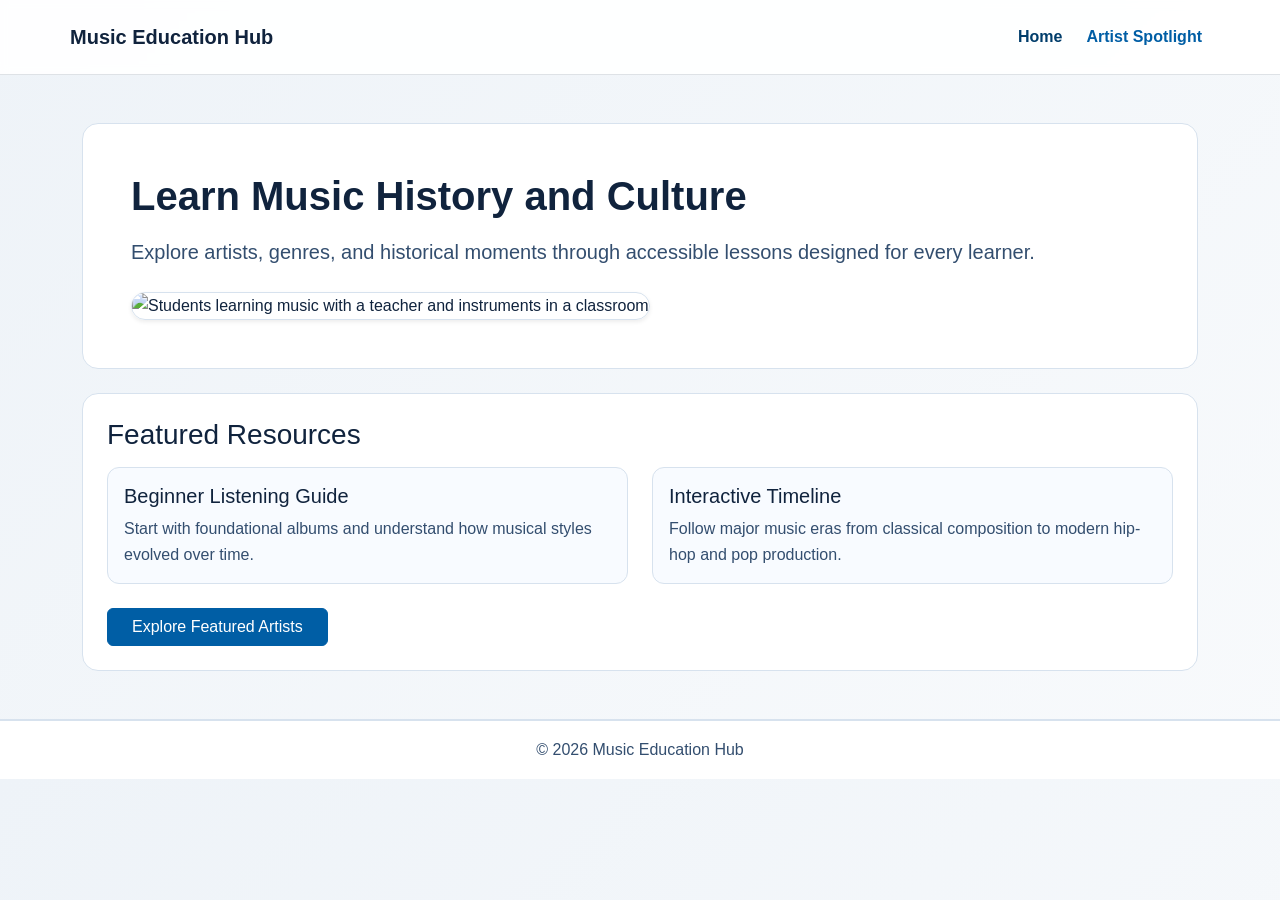
==== index.html @ 1d895589 "Restore website files for deployment" ====
<!DOCTYPE html>
<html lang="en">
<head>
  <meta charset="UTF-8">
  <meta name="viewport" content="width=device-width, initial-scale=1.0">
  <title>Music Education Hub</title>
  <link
    href="https://cdn.jsdelivr.net/npm/bootstrap@5.3.3/dist/css/bootstrap.min.css"
    rel="stylesheet"
    integrity="sha384-QWTKZyjpPEjISv5WaRU9OFeRpok6YctnYmDr5pNlyT2bRjXh0JMhjY6hW+ALEwIH"
    crossorigin="anonymous"
  >
  <link rel="stylesheet" href="style.css">
</head>
<body>
  <header class="site-header border-bottom">
    <nav class="navbar navbar-expand-md container py-3" aria-label="Main navigation">
      <a class="navbar-brand fw-bold text-navy" href="index.html">Music Education Hub</a>
      <button
        class="navbar-toggler"
        type="button"
        data-bs-toggle="collapse"
        data-bs-target="#mainNav"
        aria-controls="mainNav"
        aria-expanded="false"
        aria-label="Toggle navigation"
      >
        <span class="navbar-toggler-icon"></span>
      </button>
      <div class="collapse navbar-collapse" id="mainNav">
        <ul class="navbar-nav ms-auto gap-md-2">
          <li class="nav-item">
            <a class="nav-link active fw-semibold" href="index.html" aria-current="page">Home</a>
          </li>
          <li class="nav-item">
            <a class="nav-link fw-semibold" href="page2.html">Artist Spotlight</a>
          </li>
        </ul>
      </div>
    </nav>
  </header>

  <main class="container py-4 py-md-5">
    <section class="content-panel p-4 p-md-5 mb-4" aria-labelledby="hero-title">
      <h1 class="display-6 fw-bold mb-3" id="hero-title">Learn Music History and Culture</h1>
      <p class="lead mb-4">
        Explore artists, genres, and historical moments through accessible lessons designed for every learner.
      </p>
      <img
        class="img-fluid rounded-4 shadow-sm"
        src="https://images.unsplash.com/photo-1511379938547-c1f69419868d?auto=format&fit=crop&w=1200&q=80"
        alt="Students learning music with a teacher and instruments in a classroom"
      >
    </section>

    <section class="content-panel p-4" aria-labelledby="resources-title">
      <h2 class="h3 mb-3" id="resources-title">Featured Resources</h2>
      <div class="row g-3 g-md-4">
        <article class="col-12 col-md-6">
          <div class="h-100 p-3 resource-card">
            <h3 class="h5">Beginner Listening Guide</h3>
            <p class="mb-0">Start with foundational albums and understand how musical styles evolved over time.</p>
          </div>
        </article>
        <article class="col-12 col-md-6">
          <div class="h-100 p-3 resource-card">
            <h3 class="h5">Interactive Timeline</h3>
            <p class="mb-0">Follow major music eras from classical composition to modern hip-hop and pop production.</p>
          </div>
        </article>
      </div>
      <a class="btn btn-primary mt-4 px-4" href="page2.html">Explore Featured Artists</a>
    </section>
  </main>

  <footer class="site-footer py-3">
    <p class="text-center mb-0">&copy; 2026 Music Education Hub</p>
  </footer>
  <script
    src="https://cdn.jsdelivr.net/npm/bootstrap@5.3.3/dist/js/bootstrap.bundle.min.js"
    integrity="sha384-YvpcrYf0tY3lHB60NNkmXc5s9fDVZLESaAA55NDzOxhy9GkcIdslK1eN7N6jIeHz"
    crossorigin="anonymous"
  ></script>
</body>
</html>
---- style.css ----
:root {
  --surface: #ffffff;
  --text: #10233d;
  --muted: #334e6f;
  --accent: #005ea5;
  --accent-hover: #003d6b;
  --line: #d7e2ee;
}

* {
  box-sizing: border-box;
}

body {
  font-family: "Trebuchet MS", "Segoe UI", Tahoma, Geneva, Verdana, sans-serif;
  color: var(--text);
  background: linear-gradient(135deg, #eef3f8 0%, #f8fafc 100%);
  line-height: 1.6;
}

.site-header {
  background-color: rgba(255, 255, 255, 0.92);
  backdrop-filter: blur(4px);
}

.text-navy {
  color: var(--text);
}

.navbar .nav-link {
  color: var(--accent);
}

.navbar .nav-link.active,
.navbar .nav-link:hover {
  color: var(--accent-hover);
}

p {
  color: var(--muted);
}

a:focus-visible {
  outline: 3px solid #ffb100;
  outline-offset: 2px;
  border-radius: 4px;
}

.content-panel {
  background: var(--surface);
  border: 1px solid var(--line);
  border-radius: 1rem;
}

img {
  border: 1px solid var(--line);
}

.resource-card {
  background: #f8fbff;
  border: 1px solid var(--line);
  border-radius: 0.75rem;
}

.btn-primary {
  background-color: var(--accent);
  border-color: var(--accent);
}

.btn-primary:hover {
  background-color: var(--accent-hover);
  border-color: var(--accent-hover);
}

.site-footer {
  background: var(--surface);
  border-top: 2px solid var(--line);
}

@media (max-width: 768px) {
  .content-panel {
    border-radius: 0.75rem;
  }
}
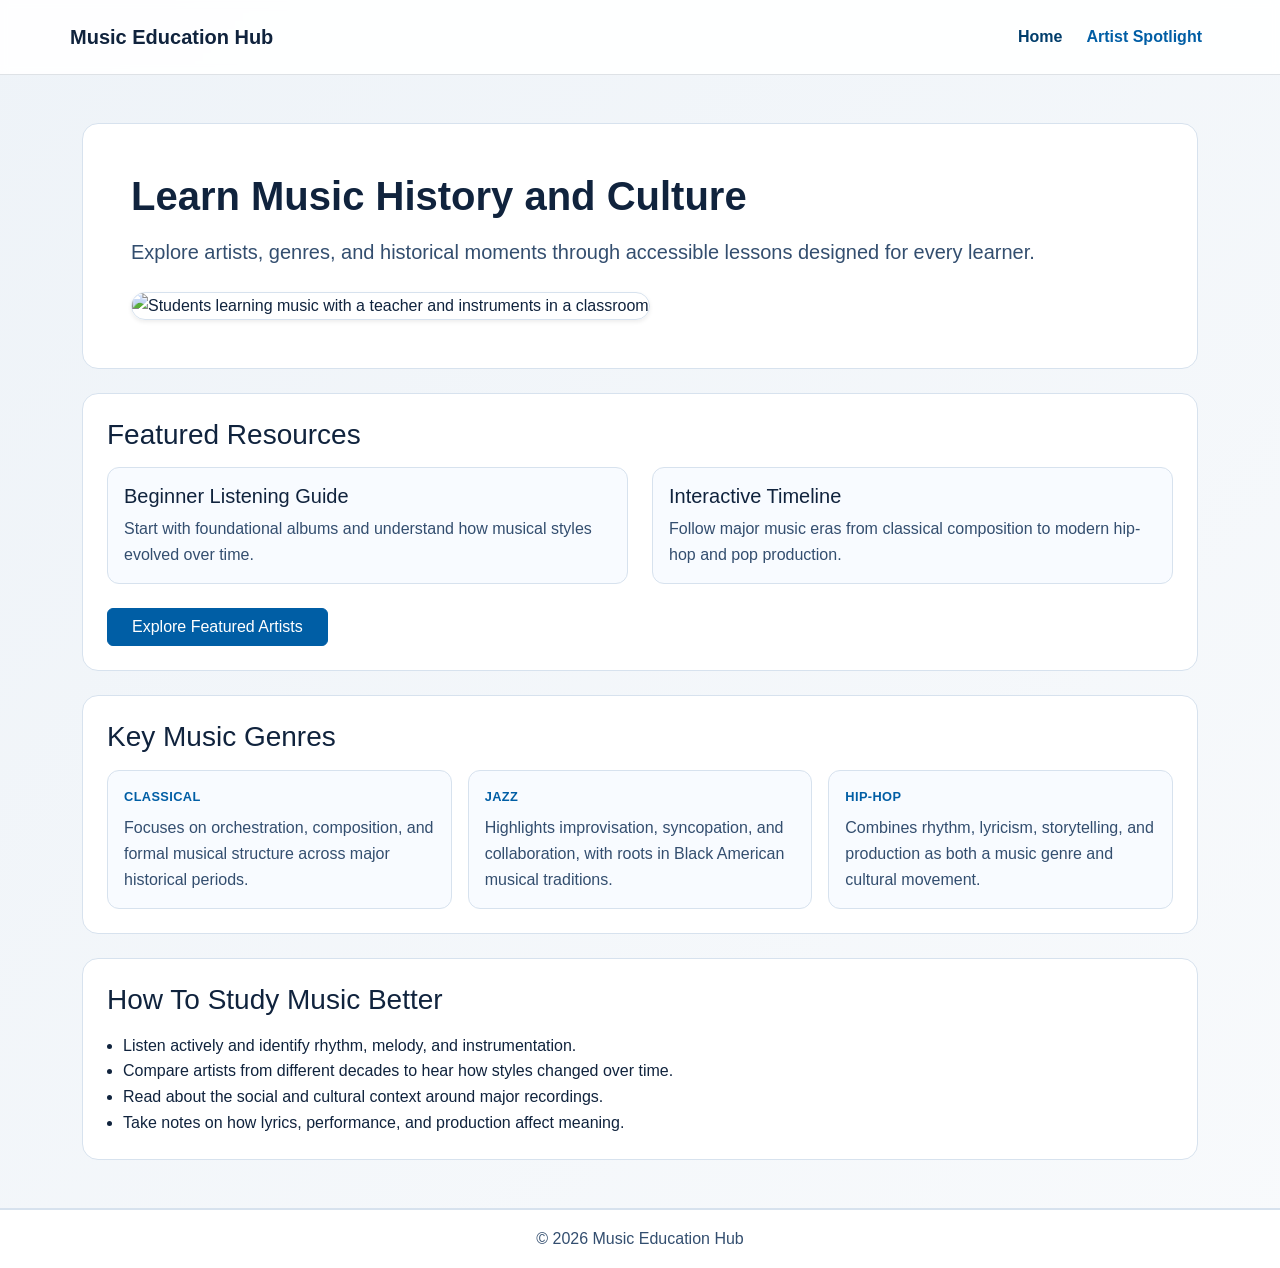
==== commit 5e4b740e: "Add more educational content to website" ====
--- a/index.html
+++ b/index.html
@@ -71,6 +71,40 @@
       </div>
       <a class="btn btn-primary mt-4 px-4" href="page2.html">Explore Featured Artists</a>
     </section>
+
+    <section class="content-panel p-4 mt-4" aria-labelledby="genres-title">
+      <h2 class="h3 mb-3" id="genres-title">Key Music Genres</h2>
+      <div class="row g-3">
+        <article class="col-12 col-lg-4">
+          <div class="h-100 p-3 resource-card">
+            <p class="section-label mb-2">Classical</p>
+            <p class="mb-0">Focuses on orchestration, composition, and formal musical structure across major historical periods.</p>
+          </div>
+        </article>
+        <article class="col-12 col-lg-4">
+          <div class="h-100 p-3 resource-card">
+            <p class="section-label mb-2">Jazz</p>
+            <p class="mb-0">Highlights improvisation, syncopation, and collaboration, with roots in Black American musical traditions.</p>
+          </div>
+        </article>
+        <article class="col-12 col-lg-4">
+          <div class="h-100 p-3 resource-card">
+            <p class="section-label mb-2">Hip-Hop</p>
+            <p class="mb-0">Combines rhythm, lyricism, storytelling, and production as both a music genre and cultural movement.</p>
+          </div>
+        </article>
+      </div>
+    </section>
+
+    <section class="content-panel p-4 mt-4" aria-labelledby="tips-title">
+      <h2 class="h3 mb-3" id="tips-title">How To Study Music Better</h2>
+      <ul class="mb-0 ps-3">
+        <li>Listen actively and identify rhythm, melody, and instrumentation.</li>
+        <li>Compare artists from different decades to hear how styles changed over time.</li>
+        <li>Read about the social and cultural context around major recordings.</li>
+        <li>Take notes on how lyrics, performance, and production affect meaning.</li>
+      </ul>
+    </section>
   </main>
 
   <footer class="site-footer py-3">
--- a/style.css
+++ b/style.css
@@ -62,6 +62,14 @@
   border-radius: 0.75rem;
 }
 
+.section-label {
+  color: var(--accent);
+  font-weight: 700;
+  letter-spacing: 0.03em;
+  text-transform: uppercase;
+  font-size: 0.8rem;
+}
+
 .btn-primary {
   background-color: var(--accent);
   border-color: var(--accent);
